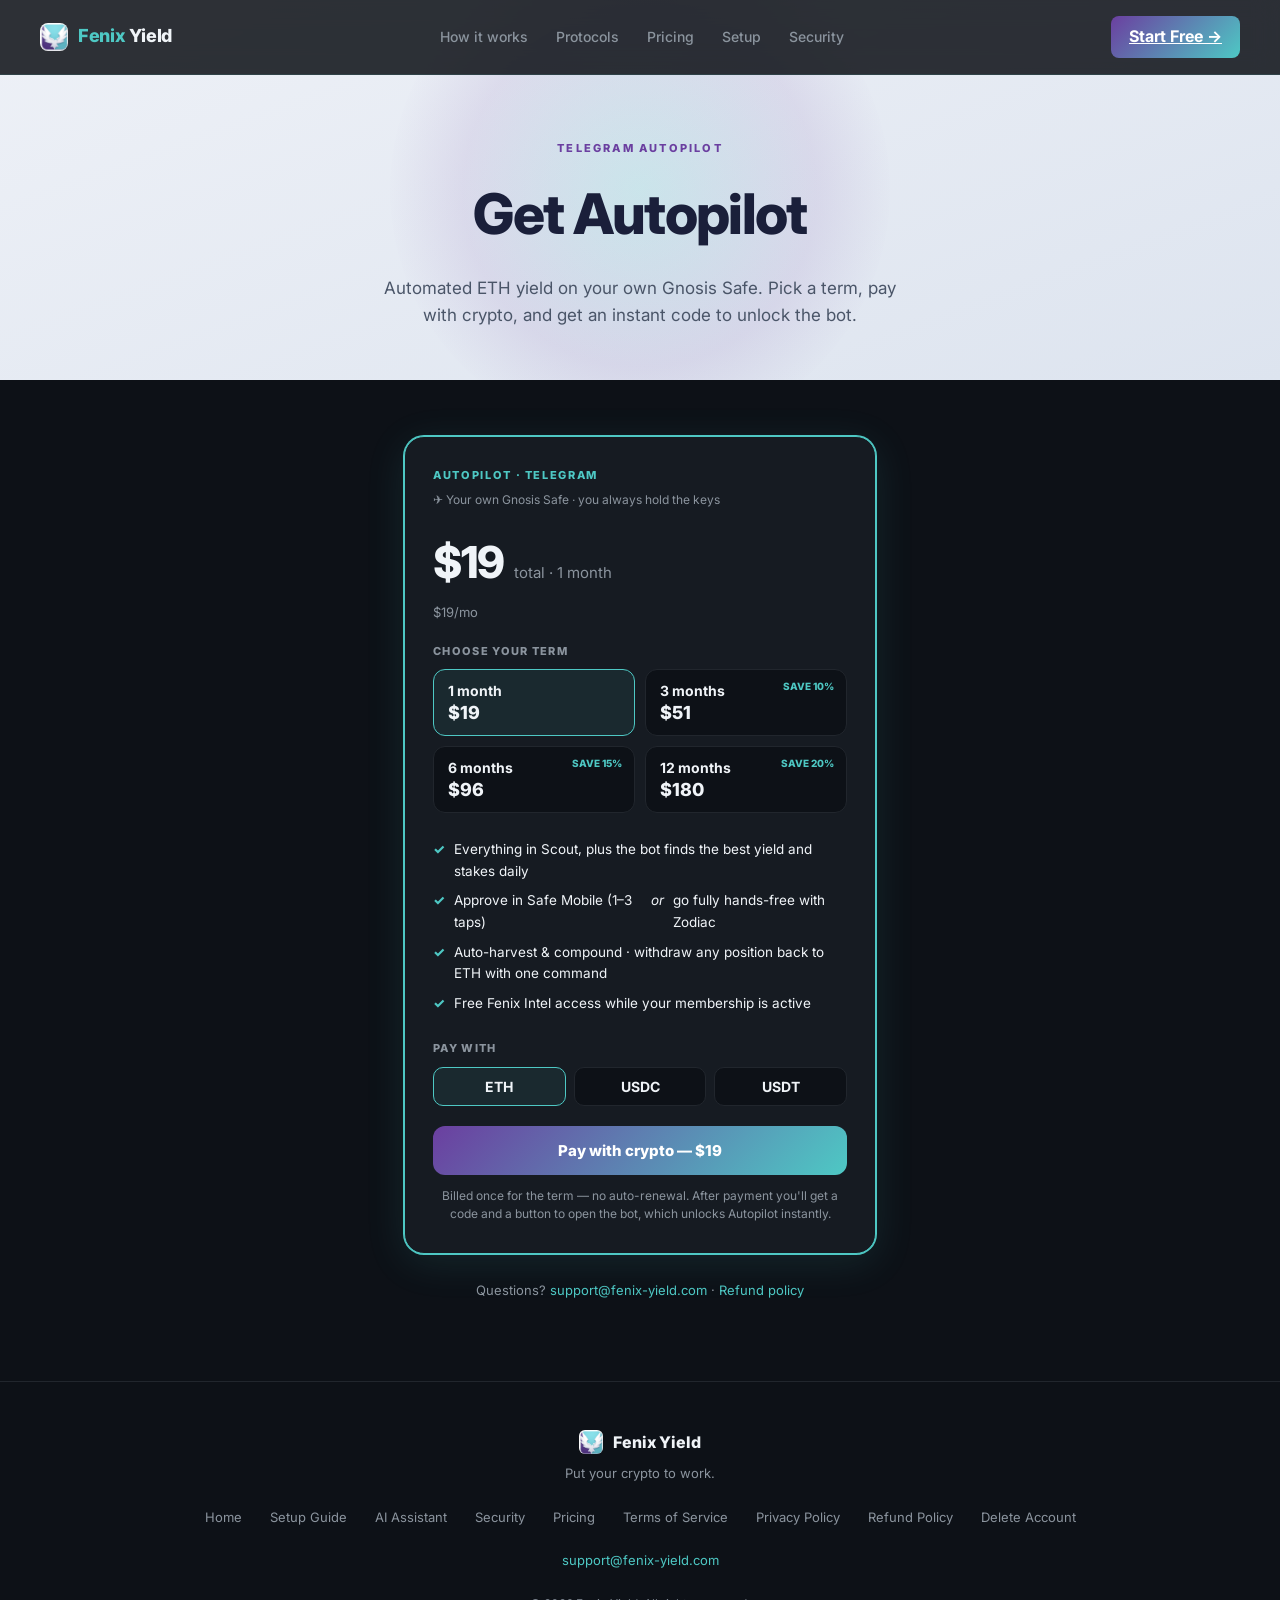
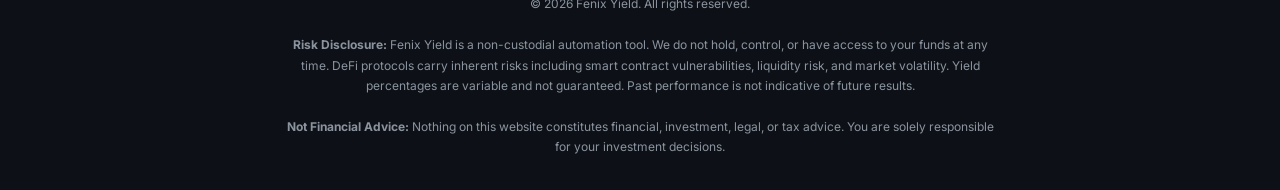
==== autopilot.html @ a2ae2bc7 "Add files via upload" ====
<!DOCTYPE html>
<html lang="en">
<head>
<meta charset="UTF-8" />
<meta name="viewport" content="width=device-width, initial-scale=1.0" />
<title>Get Autopilot — Fenix Yield</title>
<meta name="description" content="Subscribe to Fenix Yield Autopilot — automated ETH yield on your own Gnosis Safe. Pay with crypto, get instant access to the Telegram bot." />
<link rel="preconnect" href="https://fonts.googleapis.com">
<link rel="preconnect" href="https://fonts.gstatic.com" crossorigin>
<link href="https://fonts.googleapis.com/css2?family=Inter:wght@400;500;600;700;800;900&family=IBM+Plex+Mono:ital,wght@1,400&display=swap" rel="stylesheet">
<link rel="icon" href="fenix-logo.jpg" type="image/jpeg">
<style>
:root {
  --navy: #0d1117;
  --navy2: #161b22;
  --purple: #6B3FA0;
  --purple2: #8B5FC0;
  --teal: #4EC8C4;
  --white: #f0f4f8;
  --muted: #8b949e;
  --border: #21262d;
}
* { box-sizing: border-box; margin: 0; padding: 0; }
html { scroll-behavior: smooth; }
body { background: var(--navy); color: var(--white); font-family: Inter, system-ui, -apple-system, BlinkMacSystemFont, sans-serif; line-height: 1.6; }
a { color: inherit; }
nav {
  position: fixed; inset: 0 0 auto 0; z-index: 100;
  display: flex; align-items: center; justify-content: space-between; gap: 32px;
  padding: 16px 40px; background: rgba(13,17,23,0.86);
  backdrop-filter: blur(12px); border-bottom: 1px solid rgba(78,200,196,0.12);
}
.nav-logo { display: inline-flex; align-items: center; gap: 10px; text-decoration: none; font-size: 18px; font-weight: 800; letter-spacing: -0.02em; }
.logo-img { width: 28px; height: 28px; border-radius: 8px; object-fit: cover; }
.nav-logo .fenix { color: var(--teal); }
.nav-links { display: flex; align-items: center; gap: 28px; list-style: none; }
.nav-links a { color: var(--muted); text-decoration: none; font-size: 14px; font-weight: 500; transition: color 0.2s; }
.nav-links a:hover { color: var(--white); }
.nav-cta { display: inline-flex; align-items: center; gap: 8px; padding: 8px 18px; border-radius: 8px; color: #fff !important; background: linear-gradient(135deg, var(--purple), var(--teal)); font-weight: 700 !important; }
.page-header { padding: 140px 24px 50px; text-align: center; background: linear-gradient(160deg, #eef1f7 0%, #dde4ef 100%); position: relative; overflow: hidden; }
.page-header::before { content: ""; position: absolute; width: 500px; height: 500px; border-radius: 50%; top: 50%; left: 50%; transform: translate(-50%, -50%); background: radial-gradient(ellipse, rgba(78,200,196,0.18) 0%, rgba(107,63,160,0.1) 50%, transparent 72%); }
.page-header-inner { position: relative; z-index: 1; }
.page-eyebrow { font-size: 11px; font-weight: 800; letter-spacing: 0.2em; text-transform: uppercase; color: var(--purple); margin-bottom: 12px; }
.page-title { font-size: clamp(32px, 6vw, 56px); font-weight: 800; letter-spacing: -0.03em; color: #1a1f3a; margin-bottom: 16px; }
.page-desc { font-size: 17px; color: #4a5568; max-width: 520px; margin: 0 auto; }
main { max-width: 520px; margin: 0 auto; padding: 56px 24px 80px; }

/* Checkout card */
.co-card { background: var(--navy2); border: 1px solid var(--border); border-radius: 20px; padding: 30px 28px; }
.co-card.featured { border-color: var(--teal); box-shadow: 0 0 0 1px var(--teal), 0 8px 40px rgba(78,200,196,0.12); }
.pricing-tier { font-size: 11px; font-weight: 800; letter-spacing: 0.15em; text-transform: uppercase; color: var(--teal); margin-bottom: 6px; }
.pricing-platform { font-size: 12px; color: var(--muted); margin-bottom: 18px; }
.total-row { display: flex; align-items: baseline; gap: 10px; margin-bottom: 4px; }
.total-row strong { font-size: 44px; font-weight: 800; letter-spacing: -0.03em; }
.total-row span { font-size: 15px; color: var(--muted); }
.total-sub { font-size: 13px; color: var(--muted); margin-bottom: 20px; min-height: 20px; }
.total-sub b { color: var(--teal); }

/* Term selector */
.terms { display: grid; grid-template-columns: 1fr 1fr; gap: 10px; margin-bottom: 22px; }
.term { position: relative; background: var(--navy); border: 1.5px solid var(--border); border-radius: 12px; padding: 12px 14px; cursor: pointer; text-align: left; color: var(--white); font-family: inherit; font-size: 14px; font-weight: 700; transition: border-color .15s, background .15s; }
.term:hover { border-color: var(--purple2); }
.term.active { border-color: var(--teal); background: rgba(78,200,196,0.08); }
.term span { display: block; font-size: 18px; font-weight: 800; margin-top: 3px; }
.term em { position: absolute; top: 10px; right: 12px; font-style: normal; font-size: 10px; font-weight: 800; color: var(--teal); }

/* Feature list */
.feats { list-style: none; margin: 0 0 22px; }
.feats li { display: flex; gap: 9px; align-items: flex-start; font-size: 13.5px; color: var(--white); padding: 4px 0; }
.feats .check { color: var(--teal); font-weight: 800; flex-shrink: 0; }

/* Asset selector */
.co-label { font-size: 11px; font-weight: 800; letter-spacing: .12em; text-transform: uppercase; color: var(--muted); margin-bottom: 9px; }
.assets { display: flex; gap: 8px; margin-bottom: 20px; }
.asset { flex: 1; background: var(--navy); border: 1.5px solid var(--border); border-radius: 10px; padding: 10px; cursor: pointer; color: var(--white); font-family: inherit; font-size: 14px; font-weight: 700; transition: border-color .15s, background .15s; }
.asset.active { border-color: var(--teal); background: rgba(78,200,196,0.08); }

.cta { display: block; width: 100%; text-align: center; padding: 15px 20px; border-radius: 12px; font-size: 15px; font-weight: 800; text-decoration: none; border: none; cursor: pointer; font-family: inherit; color: #fff; background: linear-gradient(135deg, var(--purple), var(--teal)); transition: opacity .2s, transform .1s; }
.cta:hover { opacity: .9; transform: translateY(-1px); }
.cta:disabled { opacity: .55; cursor: not-allowed; transform: none; }
.co-note { font-size: 12px; color: var(--muted); text-align: center; margin-top: 12px; line-height: 1.5; }

/* Invoice panel */
#invoiceBox, #successBox { display: none; margin-top: 22px; padding-top: 22px; border-top: 1px solid var(--border); }
.inv-line { font-size: 13px; color: var(--muted); margin-bottom: 6px; }
.inv-amount { font-size: 22px; font-weight: 800; margin-bottom: 14px; }
.inv-addr { background: var(--navy); border: 1px solid var(--border); border-radius: 10px; padding: 12px; font-family: 'IBM Plex Mono', monospace; font-size: 12.5px; word-break: break-all; color: var(--teal); margin-bottom: 10px; }
.copy-btn { background: none; border: 1px solid var(--border); color: var(--muted); border-radius: 8px; padding: 6px 12px; font-size: 12px; font-weight: 700; cursor: pointer; font-family: inherit; }
.qr { display: block; margin: 14px auto; width: 172px; height: 172px; border-radius: 10px; background: #fff; padding: 8px; }
.inv-status { text-align: center; font-size: 13px; color: var(--muted); margin-top: 12px; }
.inv-status .spin { display: inline-block; width: 13px; height: 13px; border: 2px solid var(--border); border-top-color: var(--teal); border-radius: 50%; animation: spin .8s linear infinite; vertical-align: middle; margin-right: 7px; }
@keyframes spin { to { transform: rotate(360deg); } }
.warn { background: rgba(245,158,11,0.08); border: 1px solid rgba(245,158,11,0.3); border-radius: 10px; padding: 11px 13px; font-size: 12px; color: #e0b24d; line-height: 1.5; margin-bottom: 14px; }

/* Success */
.succ-emoji { text-align: center; font-size: 40px; margin-bottom: 8px; }
.succ-title { text-align: center; font-size: 20px; font-weight: 800; margin-bottom: 6px; }
.succ-desc { text-align: center; font-size: 13.5px; color: var(--muted); margin-bottom: 18px; line-height: 1.55; }
.succ-code { text-align: center; font-family: 'IBM Plex Mono', monospace; font-size: 22px; font-weight: 700; letter-spacing: 2px; color: var(--teal); background: var(--navy); border: 1px dashed var(--teal); border-radius: 12px; padding: 16px; margin-bottom: 18px; }

footer { border-top: 1px solid var(--border); padding: 48px 40px 32px; text-align: center; }
.footer-logo { display: inline-flex; align-items: center; gap: 10px; font-size: 16px; font-weight: 800; margin-bottom: 8px; }
.footer-logo img { width: 24px; height: 24px; border-radius: 6px; object-fit: cover; }
.footer-tagline { color: var(--muted); font-size: 13px; margin-bottom: 20px; }
.footer-links { display: flex; flex-wrap: wrap; justify-content: center; gap: 16px 28px; list-style: none; margin-bottom: 20px; }
.footer-links a { color: var(--muted); text-decoration: none; font-size: 13px; }
.footer-links a:hover { color: var(--white); }
.footer-email { color: var(--teal); text-decoration: none; font-size: 13px; display: block; margin-bottom: 24px; }
.footer-copy { color: var(--muted); font-size: 12px; line-height: 1.7; max-width: 720px; margin: 0 auto; }
@media (max-width: 600px) { nav { padding: 14px 20px; } .nav-links { display: none; } main { padding: 44px 16px 60px; } }
</style>
</head>
<body>

<nav>
  <a class="nav-logo" href="index.html">
    <img class="logo-img" src="fenix-logo.jpg" alt="Fenix Yield">
    <span><span class="fenix">Fenix</span> Yield</span>
  </a>
  <ul class="nav-links">
    <li><a href="index.html#how-it-works">How it works</a></li>
    <li><a href="index.html#protocols">Protocols</a></li>
    <li><a href="pricing.html">Pricing</a></li>
    <li><a href="setup.html">Setup</a></li>
    <li><a href="security.html">Security</a></li>
  </ul>
  <a class="nav-cta" href="https://t.me/fenix_yield_bot?start=start" target="_blank" rel="noreferrer">Start Free →</a>
</nav>

<div class="page-header">
  <div class="page-header-inner">
    <p class="page-eyebrow">Telegram Autopilot</p>
    <h1 class="page-title">Get Autopilot</h1>
    <p class="page-desc">Automated ETH yield on your own Gnosis Safe. Pick a term, pay with crypto, and get an instant code to unlock the bot.</p>
  </div>
</div>

<main>
  <div class="co-card featured">
    <p class="pricing-tier">Autopilot · Telegram</p>
    <p class="pricing-platform">✈️ Your own Gnosis Safe · you always hold the keys</p>

    <div class="total-row"><strong id="totalPrice">$19</strong><span id="totalUnit">total · 1 month</span></div>
    <p class="total-sub" id="totalSub">$19/mo</p>

    <p class="co-label">Choose your term</p>
    <div class="terms" id="terms">
      <button class="term active" data-m="1"  data-usd="19">1 month<span>$19</span></button>
      <button class="term"        data-m="3"  data-usd="51">3 months<span>$51</span><em>SAVE 10%</em></button>
      <button class="term"        data-m="6"  data-usd="96">6 months<span>$96</span><em>SAVE 15%</em></button>
      <button class="term"        data-m="12" data-usd="180">12 months<span>$180</span><em>SAVE 20%</em></button>
    </div>

    <ul class="feats">
      <li><span class="check">✓</span>Everything in Scout, plus the bot finds the best yield and stakes daily</li>
      <li><span class="check">✓</span>Approve in Safe Mobile (1–3 taps) <em>or</em> go fully hands-free with Zodiac</li>
      <li><span class="check">✓</span>Auto-harvest &amp; compound · withdraw any position back to ETH with one command</li>
      <li><span class="check">✓</span>Free Fenix Intel access while your membership is active</li>
    </ul>

    <p class="co-label">Pay with</p>
    <div class="assets" id="assets">
      <button class="asset active" data-a="ETH">ETH</button>
      <button class="asset" data-a="USDC">USDC</button>
      <button class="asset" data-a="USDT">USDT</button>
    </div>

    <button class="cta" id="payBtn">Pay with crypto — $19</button>
    <p class="co-note">Billed once for the term — no auto-renewal. After payment you'll get a code and a button to open the bot, which unlocks Autopilot instantly.</p>

    <!-- Invoice panel -->
    <div id="invoiceBox">
      <div class="warn">⚠️ Send on <b>Ethereum mainnet</b> only. Do not send directly from an exchange withdrawal that batches — send the exact amount from a normal wallet.</div>
      <p class="inv-line">Send exactly</p>
      <div class="inv-amount"><span id="invAmount"></span></div>
      <p class="inv-line">To this address</p>
      <div class="inv-addr" id="invAddr"></div>
      <button class="copy-btn" id="copyBtn">Copy address</button>
      <img class="qr" id="invQR" alt="Payment QR code">
      <div class="inv-status" id="invStatus"><span class="spin"></span>Waiting for payment — checks automatically every few seconds…</div>
    </div>

    <!-- Success panel -->
    <div id="successBox">
      <div class="succ-emoji">🎉</div>
      <div class="succ-title">Payment confirmed!</div>
      <div class="succ-desc">Your Autopilot access code:</div>
      <div class="succ-code" id="successCode"></div>
      <a class="cta" id="openBotBtn" href="#" target="_blank" rel="noreferrer">Open the Fenix Yield bot →</a>
      <p class="co-note">Tap the button — the bot applies your code automatically and unlocks Autopilot for your term. Save the code in case you need it again.</p>
    </div>
  </div>

  <p style="text-align:center;color:var(--muted);font-size:13px;margin-top:26px;">
    Questions? <a href="mailto:support@fenix-yield.com" style="color:var(--teal);text-decoration:none;">support@fenix-yield.com</a> ·
    <a href="refund-policy.html" style="color:var(--teal);text-decoration:none;">Refund policy</a>
  </p>
</main>

<footer>
  <div class="footer-logo">
    <img src="fenix-logo.jpg" alt="Fenix Yield logo">
    <span>Fenix Yield</span>
  </div>
  <p class="footer-tagline">Put your crypto to work.</p>
  <ul class="footer-links">
    <li><a href="index.html">Home</a></li>
    <li><a href="setup.html">Setup Guide</a></li>
    <li><a href="setup-chat.html">AI Assistant</a></li>
    <li><a href="security.html">Security</a></li>
    <li><a href="pricing.html">Pricing</a></li>
    <li><a href="terms.html">Terms of Service</a></li>
    <li><a href="privacy.html">Privacy Policy</a></li>
    <li><a href="refund-policy.html">Refund Policy</a></li>
    <li><a href="delete-account.html">Delete Account</a></li>
  </ul>
  <a class="footer-email" href="mailto:support@fenix-yield.com">support@fenix-yield.com</a>
  <p class="footer-copy">© 2026 Fenix Yield. All rights reserved.<br><br>
    <strong>Risk Disclosure:</strong> Fenix Yield is a non-custodial automation tool. We do not hold, control, or have access to your funds at any time. DeFi protocols carry inherent risks including smart contract vulnerabilities, liquidity risk, and market volatility. Yield percentages are variable and not guaranteed. Past performance is not indicative of future results.<br><br>
    <strong>Not Financial Advice:</strong> Nothing on this website constitutes financial, investment, legal, or tax advice. You are solely responsible for your investment decisions.
  </p>
</footer>

<script>
(function () {
  var API = 'https://mobile-api.fenix-yield.com';
  var BOT = 'https://t.me/fenix_yield_bot';

  var months = 1, usd = 19, asset = 'ETH';
  var invoiceId = null, pollTimer = null;

  var $ = function (id) { return document.getElementById(id); };

  function syncPrice() {
    $('totalPrice').textContent = '$' + usd;
    $('totalUnit').textContent  = 'total · ' + months + (months === 1 ? ' month' : ' months');
    $('totalSub').textContent   = '$' + (usd / months).toFixed(2).replace(/\.00$/, '') + '/mo' + (months > 1 ? ' equivalent' : '');
    $('payBtn').textContent     = 'Pay with crypto — $' + usd;
  }

  // Term selector
  $('terms').addEventListener('click', function (e) {
    var b = e.target.closest('.term'); if (!b) return;
    document.querySelectorAll('.term').forEach(function (t) { t.classList.remove('active'); });
    b.classList.add('active');
    months = parseInt(b.dataset.m, 10);
    usd    = parseInt(b.dataset.usd, 10);
    resetInvoice();
    syncPrice();
  });

  // Asset selector
  $('assets').addEventListener('click', function (e) {
    var b = e.target.closest('.asset'); if (!b) return;
    document.querySelectorAll('.asset').forEach(function (t) { t.classList.remove('active'); });
    b.classList.add('active');
    asset = b.dataset.a;
    if ($('invoiceBox').style.display === 'block') createInvoice(); // re-issue for new asset
  });

  function resetInvoice() {
    stopPolling();
    invoiceId = null;
    $('invoiceBox').style.display = 'none';
    $('successBox').style.display = 'none';
  }
  function stopPolling() { if (pollTimer) { clearInterval(pollTimer); pollTimer = null; } }

  async function createInvoice() {
    $('payBtn').disabled = true;
    $('payBtn').textContent = 'Creating invoice…';
    try {
      var r = await fetch(API + '/api/autopilot/crypto-invoice', {
        method: 'POST',
        headers: { 'Content-Type': 'application/json' },
        body: JSON.stringify({ months: months, asset: asset }),
      });
      var j = await r.json();
      if (!r.ok || !j.address) throw new Error(j.error || 'invoice_failed');

      invoiceId = j.invoiceId;
      $('invAmount').textContent = j.amountCrypto + ' ' + (j.asset || asset);
      $('invAddr').textContent   = j.address;
      $('invQR').src = 'https://api.qrserver.com/v1/create-qr-code/?size=200x200&data=' + encodeURIComponent(j.address);
      $('successBox').style.display = 'none';
      $('invoiceBox').style.display = 'block';
      $('invStatus').innerHTML = '<span class="spin"></span>Waiting for payment — checks automatically every few seconds…';
      startPolling();
    } catch (err) {
      alert('Could not create the payment invoice. Please try again in a moment.');
    } finally {
      $('payBtn').disabled = false;
      $('payBtn').textContent = 'Pay with crypto — $' + usd;
    }
  }

  function startPolling() { stopPolling(); pollTimer = setInterval(checkStatus, 6000); }

  async function checkStatus() {
    if (!invoiceId) return;
    try {
      var r = await fetch(API + '/api/autopilot/crypto-invoice/' + encodeURIComponent(invoiceId));
      var j = await r.json();
      if (j.status === 'paid' && j.code) { stopPolling(); showSuccess(j.code); }
      else if (j.status === 'expired') {
        stopPolling();
        $('invStatus').innerHTML = 'This invoice expired. Tap "Pay with crypto" for a fresh one.';
      }
    } catch (e) { /* transient — keep polling */ }
  }

  function showSuccess(code) {
    $('invoiceBox').style.display = 'none';
    $('successCode').textContent  = code;
    $('openBotBtn').href = BOT + '?start=' + encodeURIComponent(code);
    $('successBox').style.display = 'block';
    $('successBox').scrollIntoView({ behavior: 'smooth', block: 'center' });
  }

  $('payBtn').addEventListener('click', createInvoice);
  $('copyBtn').addEventListener('click', function () {
    navigator.clipboard.writeText($('invAddr').textContent).then(function () {
      $('copyBtn').textContent = 'Copied!';
      setTimeout(function () { $('copyBtn').textContent = 'Copy address'; }, 1800);
    });
  });

  syncPrice();
})();
</script>

</body>
</html>
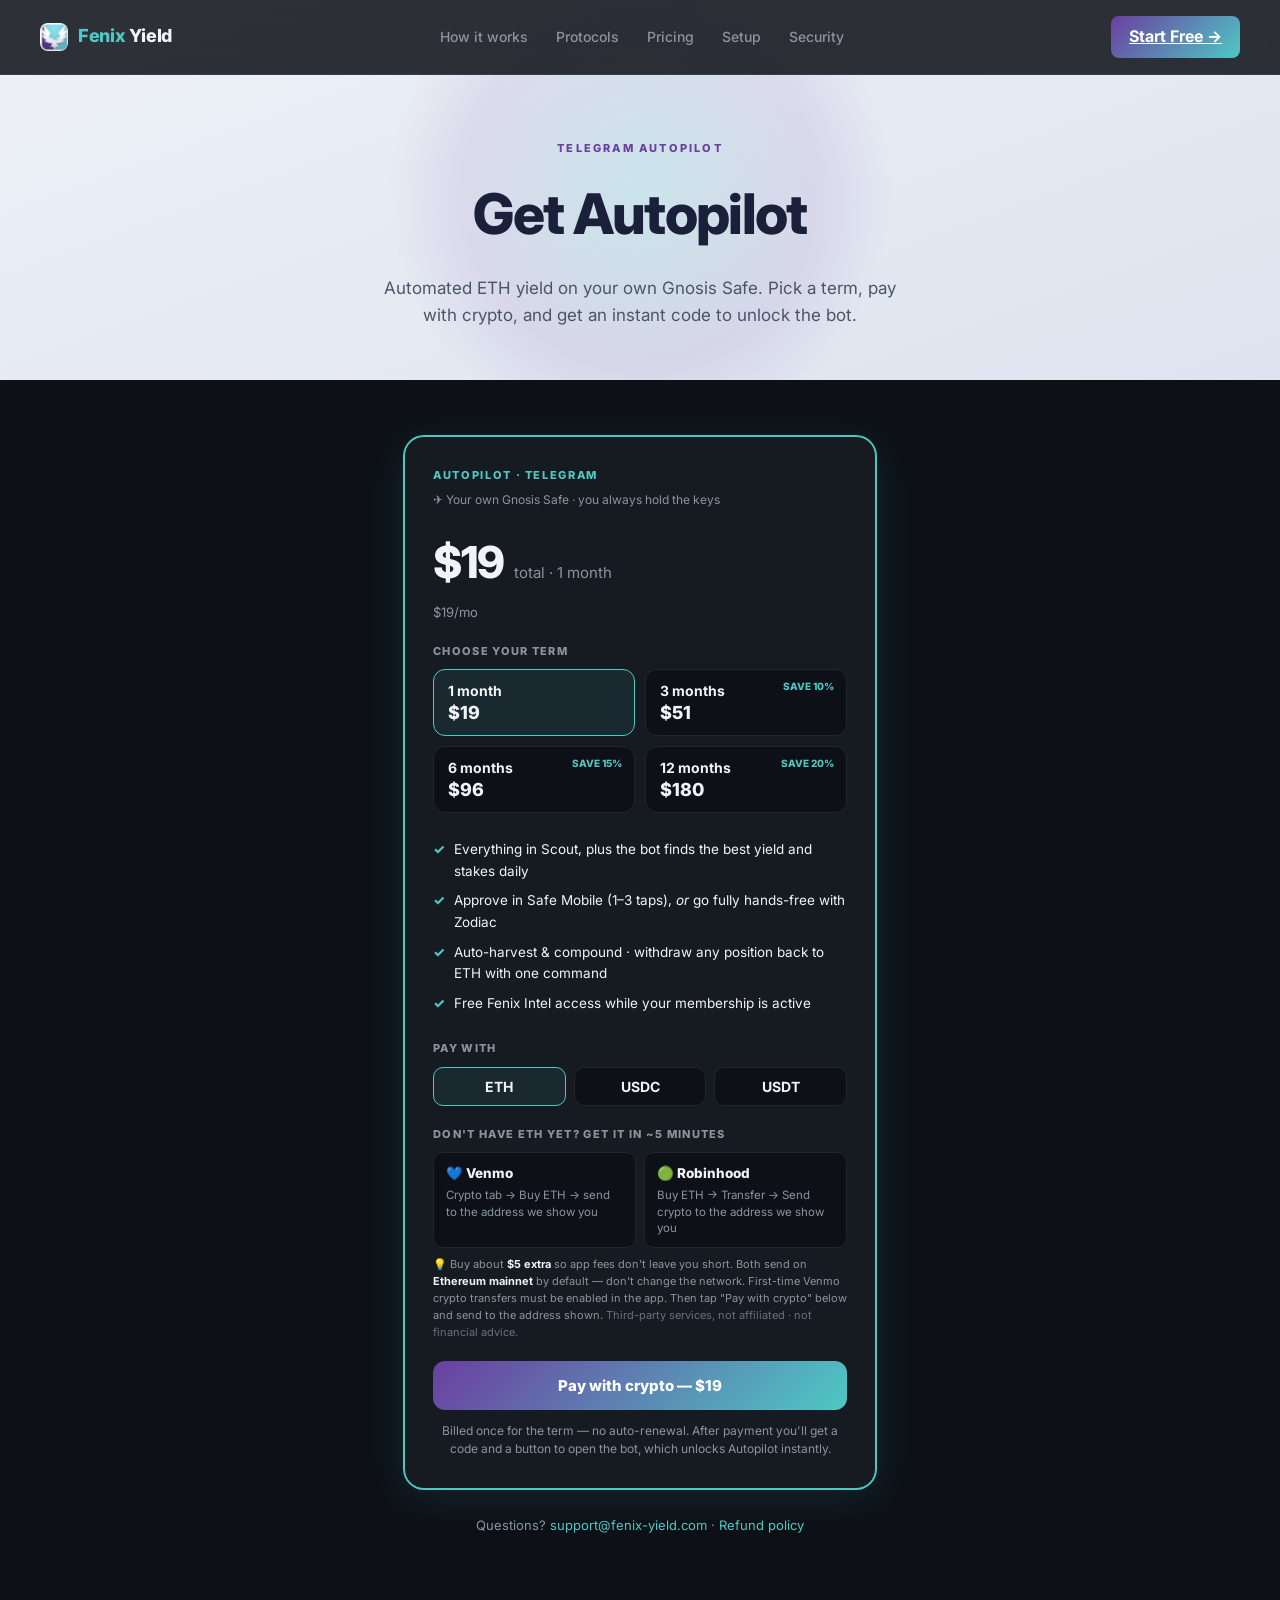
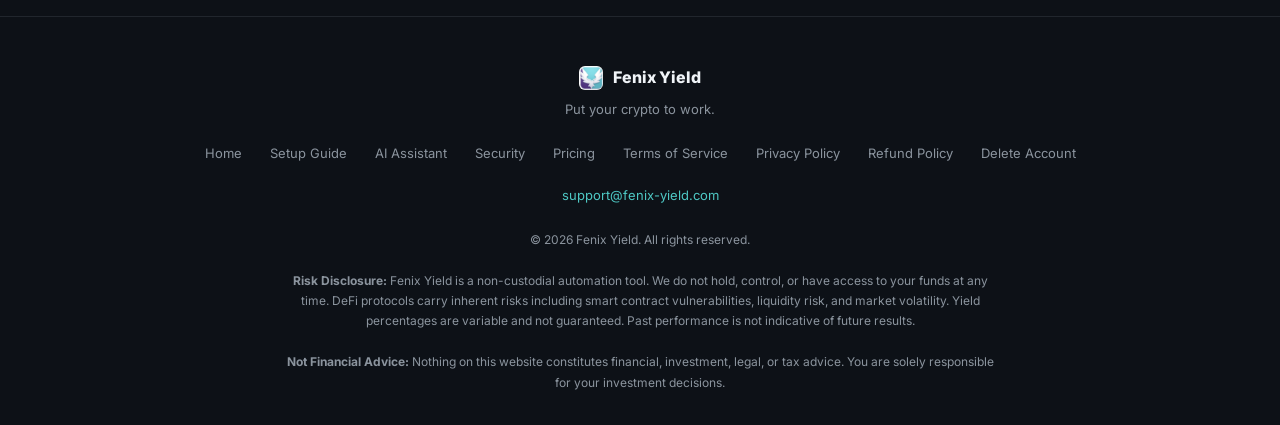
==== commit b0616fa4: "Autopilot checkout: Venmo/Robinhood buy-ETH on-ramp boxes + fix feature-bullet flex wrap" ====
--- a/autopilot.html
+++ b/autopilot.html
@@ -75,6 +75,17 @@
 .asset { flex: 1; background: var(--navy); border: 1.5px solid var(--border); border-radius: 10px; padding: 10px; cursor: pointer; color: var(--white); font-family: inherit; font-size: 14px; font-weight: 700; transition: border-color .15s, background .15s; }
 .asset.active { border-color: var(--teal); background: rgba(78,200,196,0.08); }
 
+/* "Need ETH first?" on-ramp helper */
+.need-eth { margin-bottom: 20px; }
+.ramps { display: grid; grid-template-columns: 1fr 1fr; gap: 8px; margin-bottom: 8px; }
+.ramp { display: block; background: var(--navy); border: 1px solid var(--border); border-radius: 10px; padding: 10px 12px; text-decoration: none; transition: border-color .15s; }
+.ramp:hover { border-color: var(--purple2); }
+.ramp-name { display: block; font-size: 13.5px; font-weight: 800; margin-bottom: 2px; }
+.ramp-how { display: block; font-size: 11.5px; color: var(--muted); line-height: 1.45; }
+.ramp-note { font-size: 11px; color: var(--muted); line-height: 1.55; }
+.ramp-note b { color: var(--white); }
+@media (max-width: 420px) { .ramps { grid-template-columns: 1fr; } }
+
 .cta { display: block; width: 100%; text-align: center; padding: 15px 20px; border-radius: 12px; font-size: 15px; font-weight: 800; text-decoration: none; border: none; cursor: pointer; font-family: inherit; color: #fff; background: linear-gradient(135deg, var(--purple), var(--teal)); transition: opacity .2s, transform .1s; }
 .cta:hover { opacity: .9; transform: translateY(-1px); }
 .cta:disabled { opacity: .55; cursor: not-allowed; transform: none; }
@@ -153,7 +164,7 @@
 
     <ul class="feats">
       <li><span class="check">✓</span>Everything in Scout, plus the bot finds the best yield and stakes daily</li>
-      <li><span class="check">✓</span>Approve in Safe Mobile (1–3 taps) <em>or</em> go fully hands-free with Zodiac</li>
+      <li><span class="check">✓</span><span>Approve in Safe Mobile (1–3 taps), <em>or</em> go fully hands-free with Zodiac</span></li>
       <li><span class="check">✓</span>Auto-harvest &amp; compound · withdraw any position back to ETH with one command</li>
       <li><span class="check">✓</span>Free Fenix Intel access while your membership is active</li>
     </ul>
@@ -165,12 +176,28 @@
       <button class="asset" data-a="USDT">USDT</button>
     </div>
 
+    <!-- Need ETH first? Venmo / Robinhood on-ramps -->
+    <div class="need-eth">
+      <p class="co-label">Don't have ETH yet? Get it in ~5 minutes</p>
+      <div class="ramps">
+        <a class="ramp" href="https://account.venmo.com/crypto" target="_blank" rel="noreferrer">
+          <span class="ramp-name">💙 Venmo</span>
+          <span class="ramp-how">Crypto tab → Buy ETH → send to the address we show you</span>
+        </a>
+        <a class="ramp" href="https://robinhood.com/crypto/ETH" target="_blank" rel="noreferrer">
+          <span class="ramp-name">🟢 Robinhood</span>
+          <span class="ramp-how">Buy ETH → Transfer → Send crypto to the address we show you</span>
+        </a>
+      </div>
+      <p class="ramp-note">💡 Buy about <b>$5 extra</b> so app fees don't leave you short. Both send on <b>Ethereum mainnet</b> by default — don't change the network. First-time Venmo crypto transfers must be enabled in the app. Then tap "Pay with crypto" below and send to the address shown. <span style="opacity:.7">Third-party services, not affiliated · not financial advice.</span></p>
+    </div>
+
     <button class="cta" id="payBtn">Pay with crypto — $19</button>
     <p class="co-note">Billed once for the term — no auto-renewal. After payment you'll get a code and a button to open the bot, which unlocks Autopilot instantly.</p>
 
     <!-- Invoice panel -->
     <div id="invoiceBox">
-      <div class="warn">⚠️ Send on <b>Ethereum mainnet</b> only. Do not send directly from an exchange withdrawal that batches — send the exact amount from a normal wallet.</div>
+      <div class="warn" id="invWarn"></div>
       <p class="inv-line">Send exactly</p>
       <div class="inv-amount"><span id="invAmount"></span></div>
       <p class="inv-line">To this address</p>
@@ -282,6 +309,9 @@
       $('invAmount').textContent = j.amountCrypto + ' ' + (j.asset || asset);
       $('invAddr').textContent   = j.address;
       $('invQR').src = 'https://api.qrserver.com/v1/create-qr-code/?size=200x200&data=' + encodeURIComponent(j.address);
+      $('invWarn').innerHTML = (asset === 'ETH')
+        ? '⚠️ Send <b>ETH on the Ethereum mainnet</b> only. Send the exact amount from a normal wallet — not from an exchange that batches withdrawals.'
+        : '⚠️ Send <b>' + asset + ' on the Ethereum network (ERC-20) ONLY</b> — <b>not</b> Polygon, Arbitrum, Base, Optimism, Tron, or any other network. ' + asset + ' sent on the wrong network can\'t be detected and may be lost. Send the exact amount from a normal wallet.';
       $('successBox').style.display = 'none';
       $('invoiceBox').style.display = 'block';
       $('invStatus').innerHTML = '<span class="spin"></span>Waiting for payment — checks automatically every few seconds…';
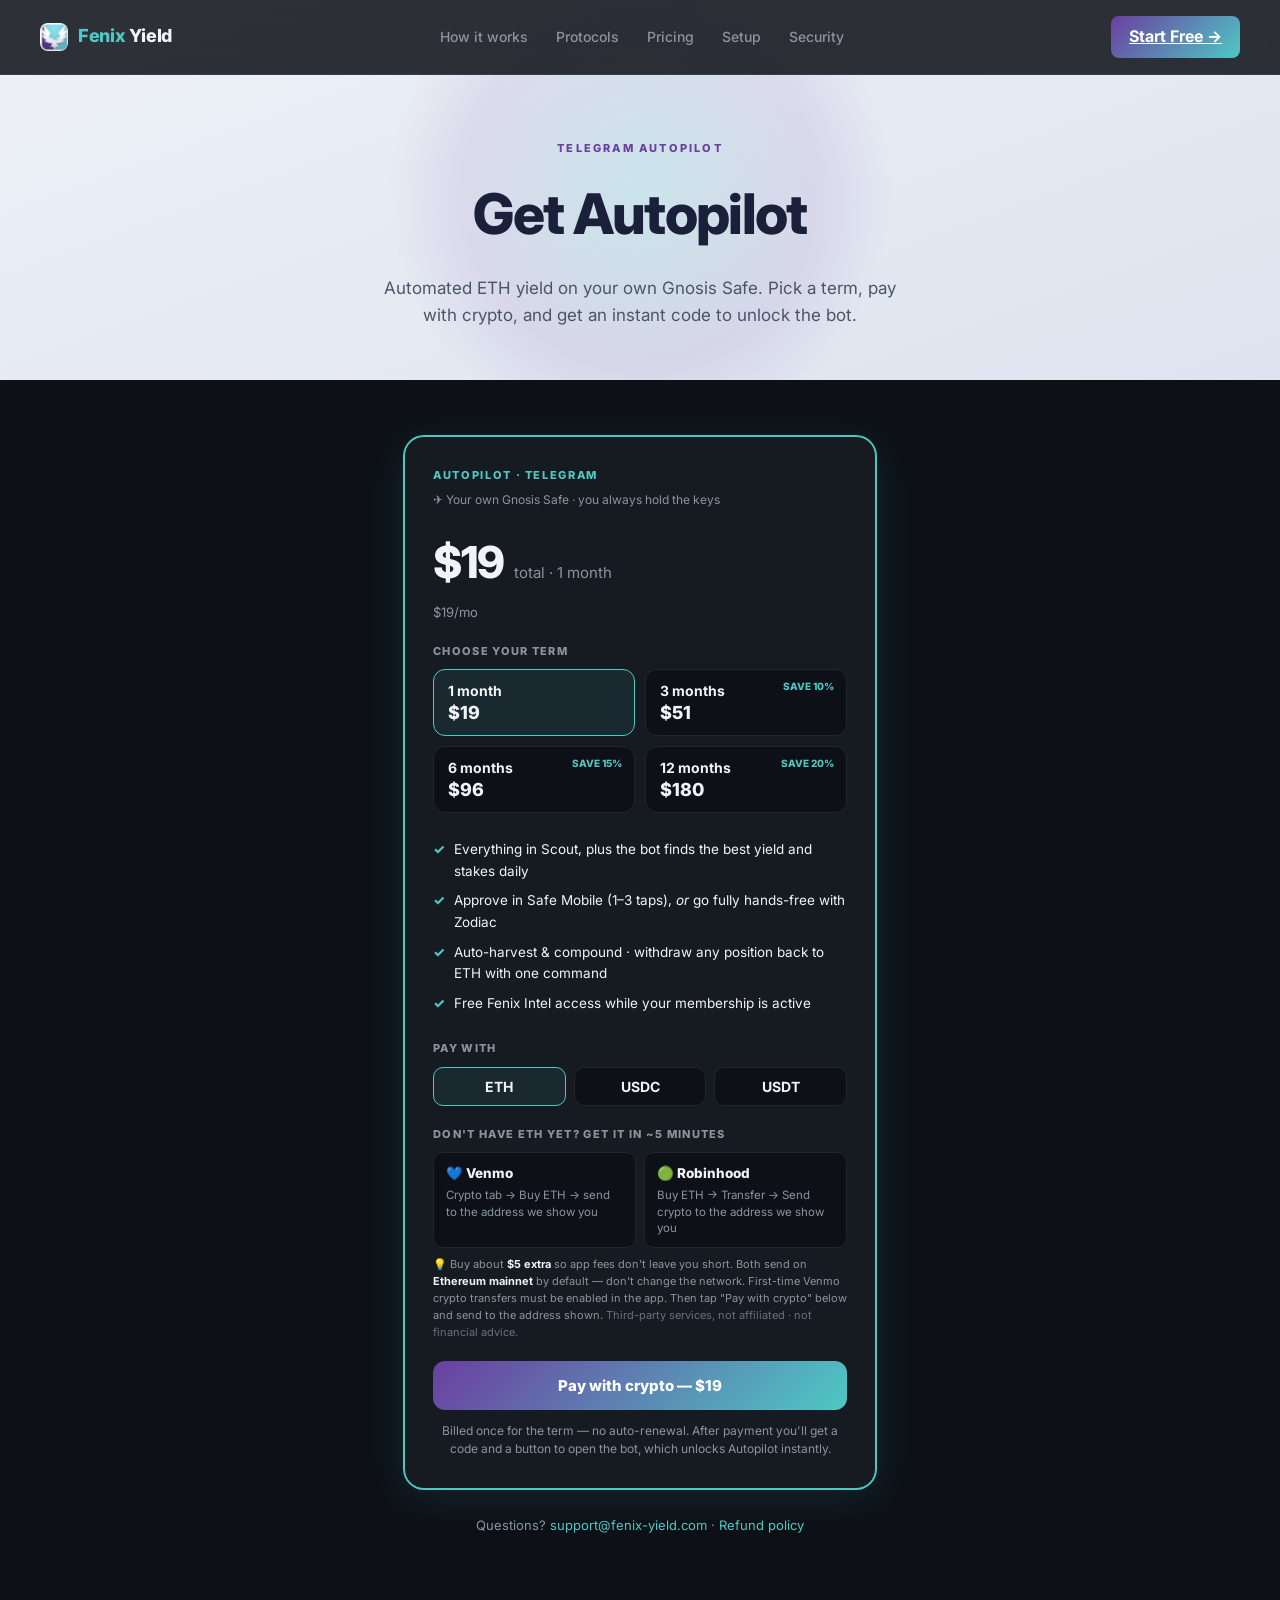
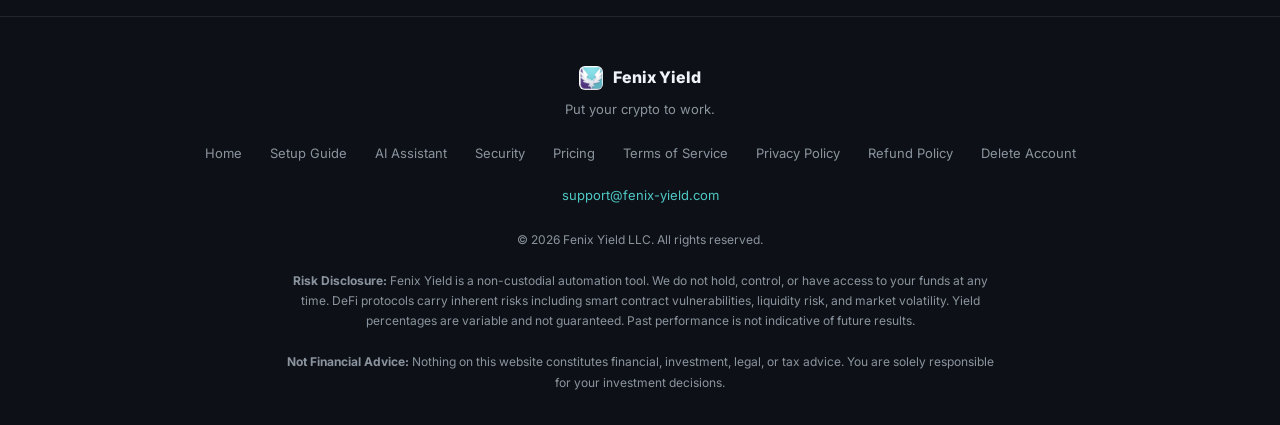
==== commit 368f76e9: "Site-wide accuracy pass (2026-10-28). - Footers: (c) 2026 Fenix Yield LLC on the 7 pages that carry " ====
--- a/autopilot.html
+++ b/autopilot.html
@@ -5,6 +5,15 @@
 <meta name="viewport" content="width=device-width, initial-scale=1.0" />
 <title>Get Autopilot — Fenix Yield</title>
 <meta name="description" content="Subscribe to Fenix Yield Autopilot — automated ETH yield on your own Gnosis Safe. Pay with crypto, get instant access to the Telegram bot." />
+<link rel="canonical" href="https://fenix-yield.com/autopilot.html">
+<meta property="og:type" content="website">
+<meta property="og:site_name" content="Fenix Yield">
+<meta property="og:title" content="Get Autopilot — Fenix Yield">
+<meta property="og:description" content="Automated ETH yield on your own Gnosis Safe. Pay with crypto, get instant access to the Telegram bot.">
+<meta property="og:url" content="https://fenix-yield.com/autopilot.html">
+<meta property="og:image" content="https://fenix-yield.com/og-image.png">
+<meta name="twitter:card" content="summary_large_image">
+<meta name="twitter:image" content="https://fenix-yield.com/og-image.png">
 <link rel="preconnect" href="https://fonts.googleapis.com">
 <link rel="preconnect" href="https://fonts.gstatic.com" crossorigin>
 <link href="https://fonts.googleapis.com/css2?family=Inter:wght@400;500;600;700;800;900&family=IBM+Plex+Mono:ital,wght@1,400&display=swap" rel="stylesheet">
@@ -242,7 +251,7 @@
     <li><a href="delete-account.html">Delete Account</a></li>
   </ul>
   <a class="footer-email" href="mailto:support@fenix-yield.com">support@fenix-yield.com</a>
-  <p class="footer-copy">© 2026 Fenix Yield. All rights reserved.<br><br>
+  <p class="footer-copy">© 2026 Fenix Yield LLC. All rights reserved.<br><br>
     <strong>Risk Disclosure:</strong> Fenix Yield is a non-custodial automation tool. We do not hold, control, or have access to your funds at any time. DeFi protocols carry inherent risks including smart contract vulnerabilities, liquidity risk, and market volatility. Yield percentages are variable and not guaranteed. Past performance is not indicative of future results.<br><br>
     <strong>Not Financial Advice:</strong> Nothing on this website constitutes financial, investment, legal, or tax advice. You are solely responsible for your investment decisions.
   </p>
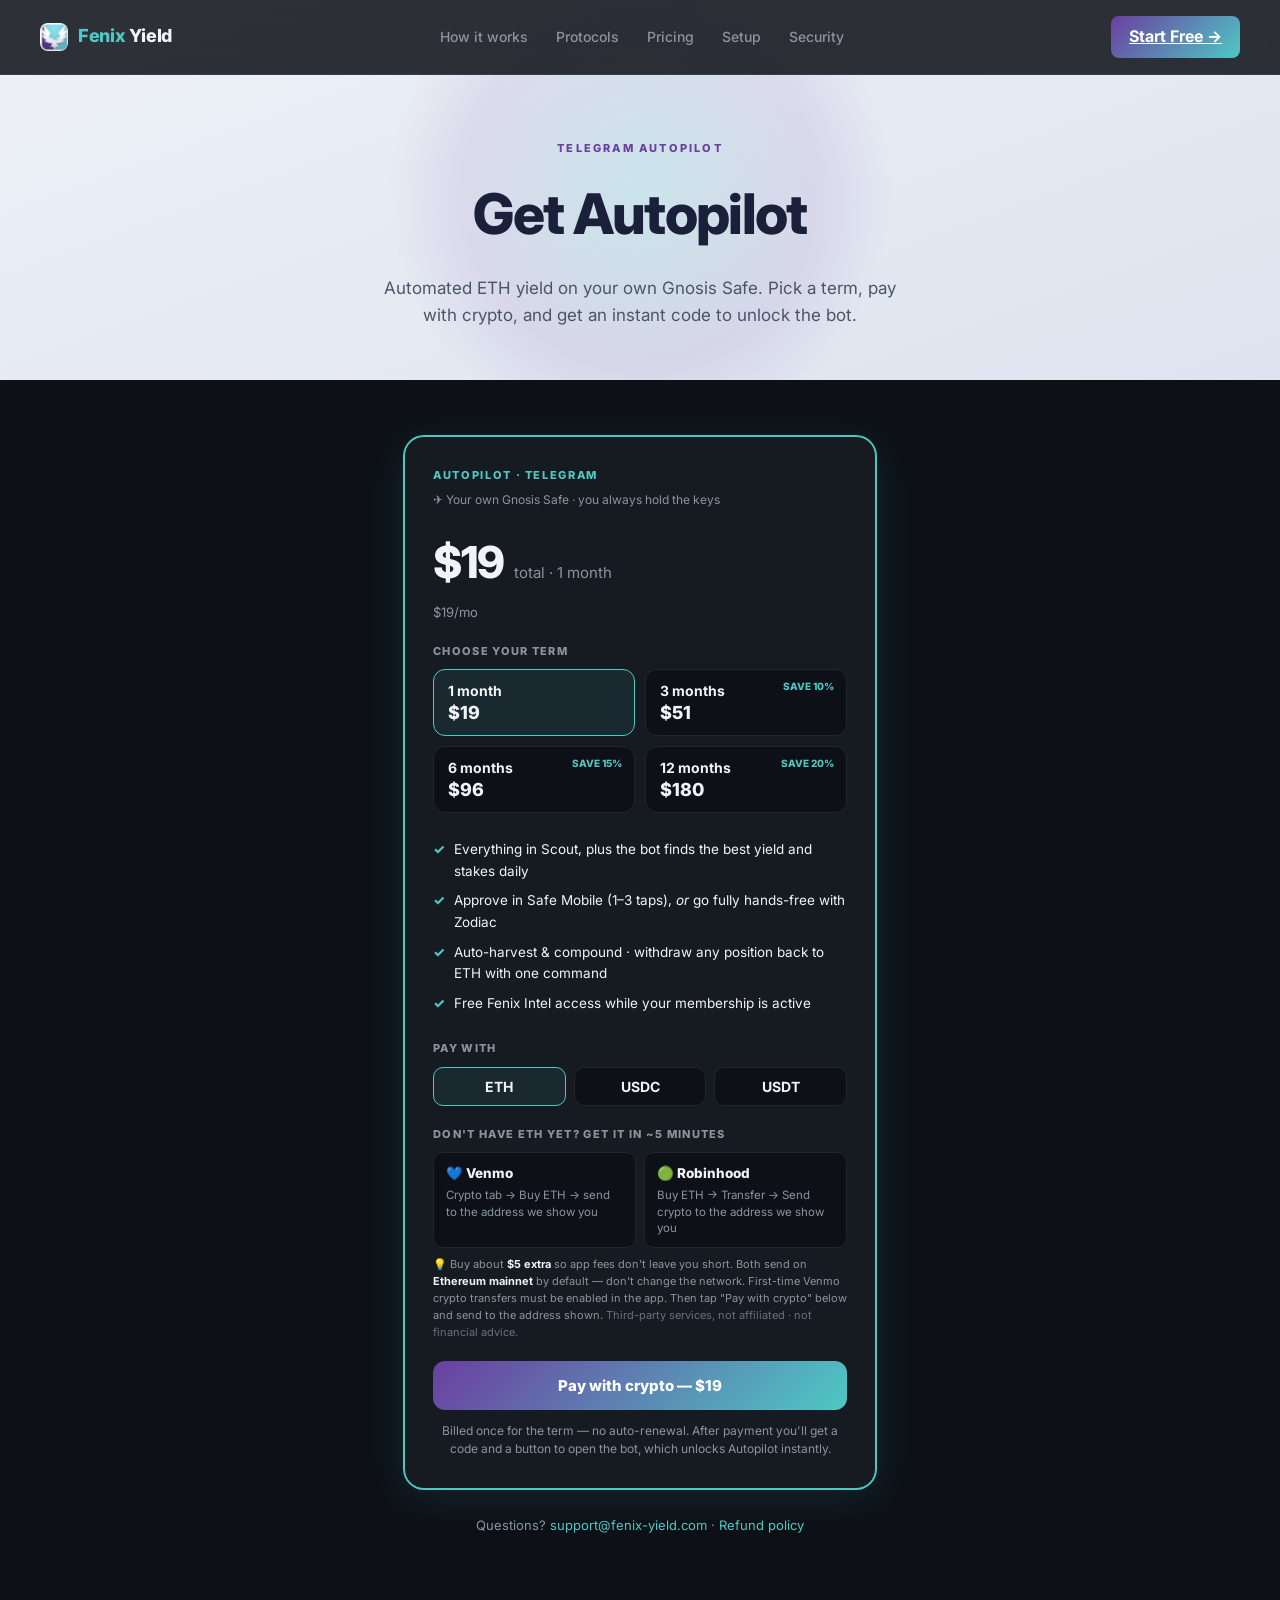
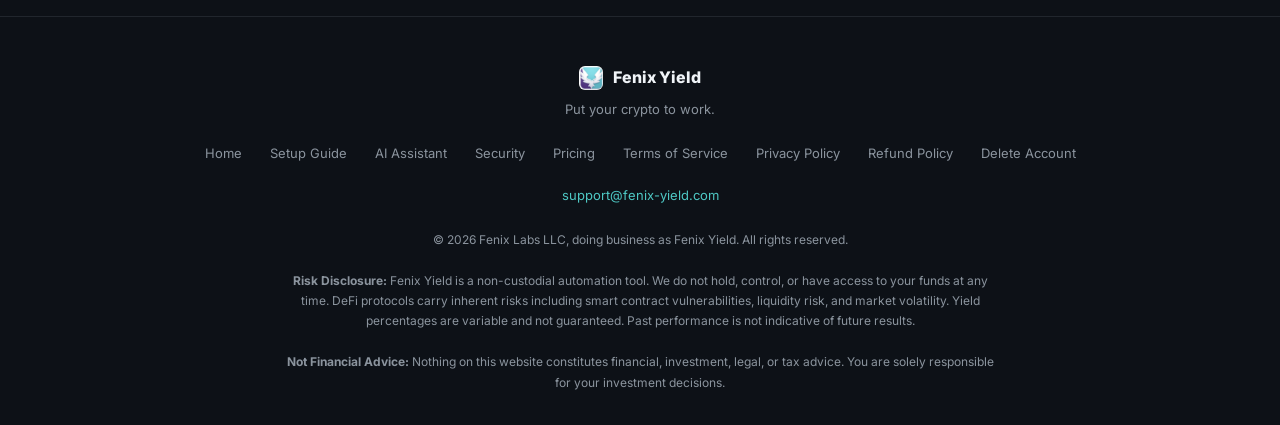
==== commit 8d75be4f: "Terms, privacy and footers: Fenix Labs LLC, doing business as Fenix Yield (Fenix Yield is a brand, n" ====
--- a/autopilot.html
+++ b/autopilot.html
@@ -251,7 +251,7 @@
     <li><a href="delete-account.html">Delete Account</a></li>
   </ul>
   <a class="footer-email" href="mailto:support@fenix-yield.com">support@fenix-yield.com</a>
-  <p class="footer-copy">© 2026 Fenix Yield LLC. All rights reserved.<br><br>
+  <p class="footer-copy">© 2026 Fenix Labs LLC, doing business as Fenix Yield. All rights reserved.<br><br>
     <strong>Risk Disclosure:</strong> Fenix Yield is a non-custodial automation tool. We do not hold, control, or have access to your funds at any time. DeFi protocols carry inherent risks including smart contract vulnerabilities, liquidity risk, and market volatility. Yield percentages are variable and not guaranteed. Past performance is not indicative of future results.<br><br>
     <strong>Not Financial Advice:</strong> Nothing on this website constitutes financial, investment, legal, or tax advice. You are solely responsible for your investment decisions.
   </p>
